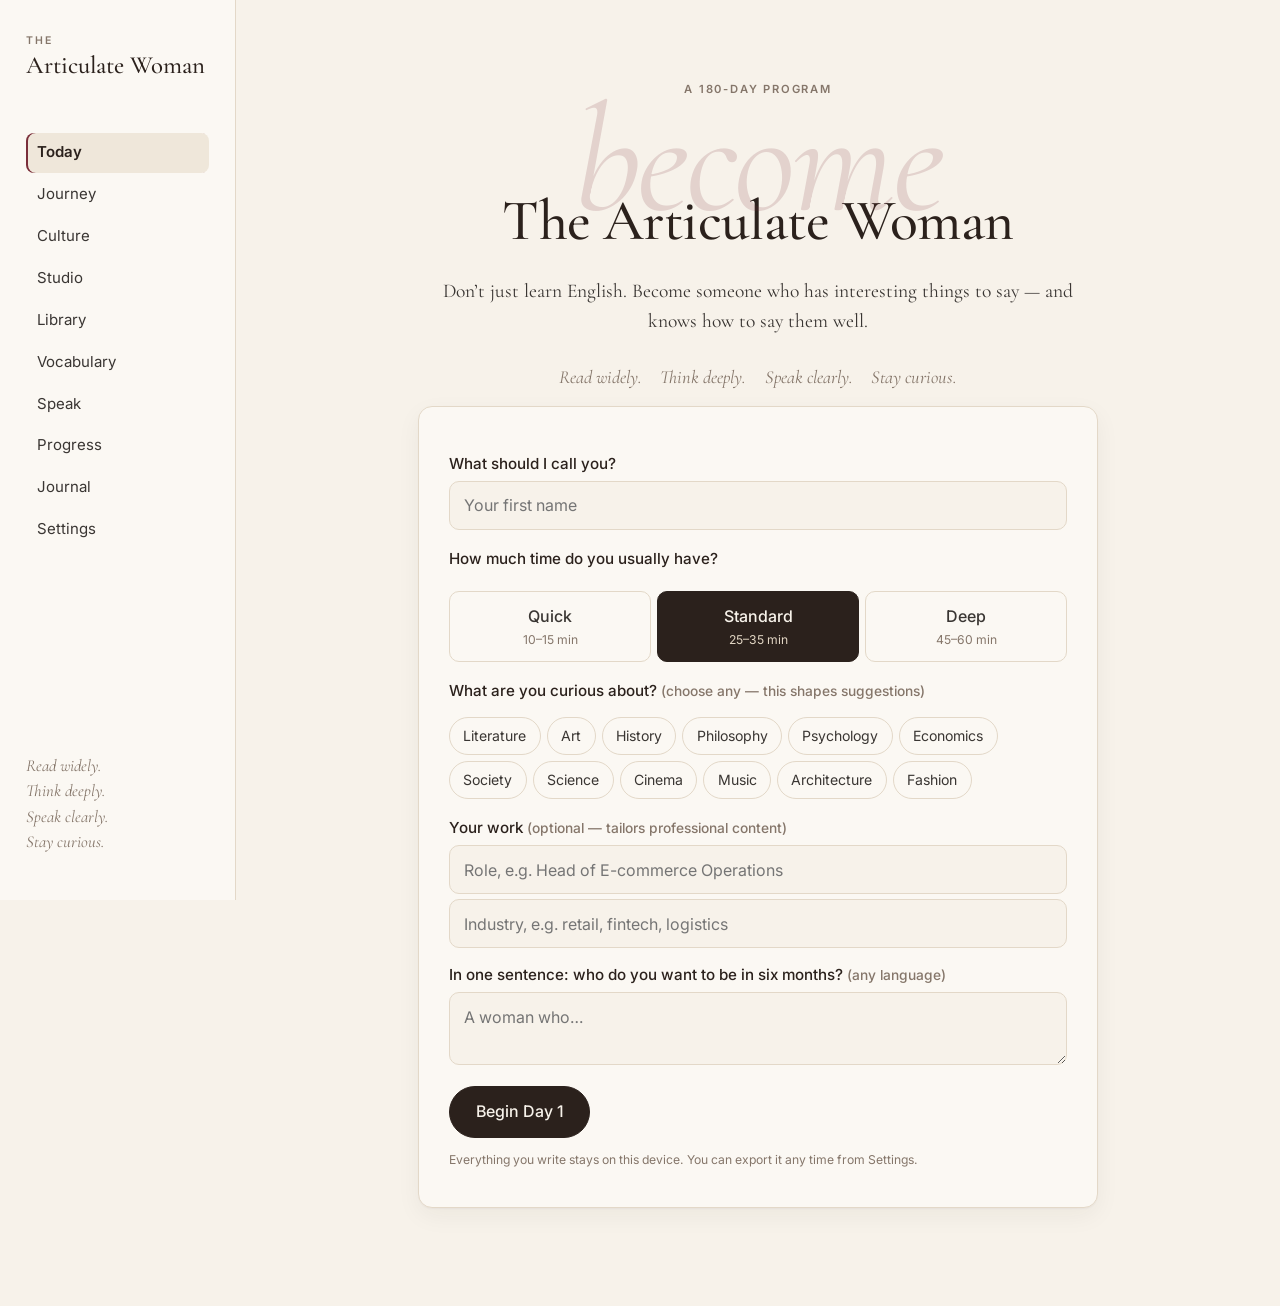
==== index.html @ 16e07619 "Add Spanish lesson toggle with translations for Days 1–29, Studio tracks and Passport cards Co-Autho" ====
<!doctype html>
<html lang="en">
<head>
<meta charset="utf-8">
<meta name="viewport" content="width=device-width, initial-scale=1, viewport-fit=cover">
<title>The Articulate Woman</title>
<meta name="description" content="A 180-day program to become well read, well spoken and articulate in English.">
<meta name="theme-color" content="#F7F2EA" media="(prefers-color-scheme: light)">
<meta name="theme-color" content="#1C1714" media="(prefers-color-scheme: dark)">
<meta name="apple-mobile-web-app-capable" content="yes">
<meta name="mobile-web-app-capable" content="yes">
<meta name="apple-mobile-web-app-status-bar-style" content="default">
<meta name="apple-mobile-web-app-title" content="Articulate">
<link rel="manifest" href="manifest.webmanifest">
<link rel="icon" href="icons/icon.svg" type="image/svg+xml">
<link rel="apple-touch-icon" href="icons/apple-touch-icon.png">
<link rel="preconnect" href="https://fonts.googleapis.com">
<link rel="preconnect" href="https://fonts.gstatic.com" crossorigin>
<link href="https://fonts.googleapis.com/css2?family=Cormorant+Garamond:ital,wght@0,400;0,500;0,600;1,400;1,500&family=Inter:wght@400;500;600&display=swap" rel="stylesheet">
<link rel="stylesheet" href="css/styles.css">
</head>
<body>
<a class="skip" href="#main">Skip to content</a>
<div id="offline" class="offline" hidden>You’re offline — everything except mentor features still works.</div>

<aside class="sidebar" aria-label="Main navigation">
  <a class="brand" href="#/"><span class="brand-small">The</span> Articulate Woman</a>
  <nav>
    <a data-nav="home" href="#/">Today</a>
    <a data-nav="journey" href="#/journey">Journey</a>
    <a data-nav="culture" href="#/culture">Culture</a>
    <a data-nav="studio" href="#/studio">Studio</a>
    <a data-nav="library" href="#/library">Library</a>
    <a data-nav="words" href="#/words">Vocabulary</a>
    <a data-nav="speak" href="#/speak">Speak</a>
    <a data-nav="progress" href="#/progress">Progress</a>
    <a data-nav="journal" href="#/journal">Journal</a>
    <a data-nav="settings" href="#/settings">Settings</a>
  </nav>
  <p class="side-motto">Read widely.<br>Think deeply.<br>Speak clearly.<br>Stay curious.</p>
</aside>

<main id="main" tabindex="-1"></main>

<nav class="tabbar" aria-label="Main navigation">
  <a data-nav="home" href="#/"><span aria-hidden="true">◐</span>Today</a>
  <a data-nav="journey" href="#/journey"><span aria-hidden="true">▦</span>Journey</a>
  <a data-nav="speak" href="#/speak"><span aria-hidden="true">◉</span>Speak</a>
  <a data-nav="words" href="#/words"><span aria-hidden="true">Aa</span>Words</a>
  <button type="button" data-more aria-controls="more-sheet"><span aria-hidden="true">≡</span>More</button>
</nav>
<div id="more-sheet" class="more-sheet" hidden>
  <a data-nav="studio" href="#/studio">Studio</a>
  <a data-nav="culture" href="#/culture">Culture</a>
  <a data-nav="library" href="#/library">Library</a>
  <a data-nav="progress" href="#/progress">Progress</a>
  <a data-nav="journal" href="#/journal">Journal</a>
  <a data-nav="settings" href="#/settings">Settings</a>
</div>
<div id="toast" class="toast" role="status" aria-live="polite"></div>
<div id="selbar" class="selbar" hidden role="dialog" aria-label="Save selected word">
  <div class="sel-top"><b class="sel-word serif"></b><button class="link small" data-act="sel-close" aria-label="Close">✕</button></div>
  <input placeholder="Meaning (optional)" aria-label="Meaning">
  <div class="row wrap"><button class="btn small" data-act="sel-hear">🔊 Hear</button><button class="btn small primary" data-act="sel-save">+ Save to My Words</button><button class="btn small ghost" data-act="sel-claude">Ask Claude ✦</button></div>
</div>
<div id="shadowbar" class="shadowbar" hidden aria-live="polite">
  <div class="row between"><span class="sb-state">Listen…</span><span class="sb-count small"></span><button class="link small" data-act="stop-audio">Stop</button></div>
  <div class="sb-track"><i class="sb-fill"></i></div>
</div>
<div id="celebrate" class="celebrate" hidden aria-live="polite">
  <div class="cel-card"><svg viewBox="0 0 120 120" class="cel-svg" aria-hidden="true"><circle cx="60" cy="60" r="52" class="cel-circle"/><path d="M38 62 L53 77 L84 45" class="cel-check"/></svg>
  <p class="cel-title serif"></p><p class="cel-sub small"></p></div>
</div>

<script src="js/data/curriculum.js"></script>
<script src="js/data/lessons-a.js"></script>
<script src="js/data/lessons-b.js"></script>
<script src="js/data/lessons-c.js"></script>
<script src="js/data/lessons-d.js"></script>
<script src="js/data/passport.js"></script>
<script src="js/data/library.js"></script>
<script src="js/data/extras.js"></script>
<script src="js/data/track-brain.js"></script>
<script src="js/data/track-voice-a.js"></script>
<script src="js/data/track-voice-b.js"></script>
<script src="js/data/extras-pro.js"></script>
<script src="js/data/es-a.js"></script>
<script src="js/data/es-b.js"></script>
<script src="js/data/es-c.js"></script>
<script src="js/data/es-d.js"></script>
<script src="js/data/es-brain.js"></script>
<script src="js/data/es-voice-a.js"></script>
<script src="js/data/es-voice-b.js"></script>
<script src="js/data/es-cards.js"></script>
<script src="js/store.js"></script>
<script src="js/analysis.js"></script>
<script src="js/ai.js"></script>
<script src="js/lessons.js"></script>
<script src="js/enhance.js"></script>
<script src="js/views.js"></script>
<script src="js/app.js"></script>
</body>
</html>
---- css/styles.css ----
/* The Articulate Woman — editorial, quiet, warm. */
:root {
  --bg: #F7F2EA; --paper: #FBF8F3; --cream: #EFE7DA; --beige: #E2D6C4; --line: #E3D8C8;
  --ink: #2B211C; --text: #3A3633; --muted: #85766A; --taupe: #8C7B6E;
  --accent: #7A2E3A; --accent-soft: #F1E2E2; --rose: #C9A3A0; --sage: #7F8F77; --sage-soft: #E6EAE1; --warn: #A0522D;
  --serif: "Cormorant Garamond", "Iowan Old Style", "Palatino Linotype", Georgia, serif;
  --sans: "Inter", -apple-system, BlinkMacSystemFont, "Segoe UI", system-ui, sans-serif;
  --radius: 14px; --shadow: 0 1px 2px rgba(43, 33, 28, .04), 0 8px 24px rgba(43, 33, 28, .05);
  --fs: 16px; --safe-b: env(safe-area-inset-bottom, 0px);
  color-scheme: light;
}
@media (prefers-color-scheme: dark) {
  :root:not([data-theme="light"]) {
    --bg: #1C1714; --paper: #241E1A; --cream: #2C2520; --beige: #3A312A; --line: #3A322C;
    --ink: #F1E9DD; --text: #E3D9CC; --muted: #A99A8C; --taupe: #A99A8C;
    --accent: #D49AA4; --accent-soft: #3A2529; --rose: #C9A3A0; --sage: #A5B59C; --sage-soft: #2A3027; --warn: #E0A07A;
    --shadow: 0 1px 2px rgba(0, 0, 0, .3), 0 8px 24px rgba(0, 0, 0, .25); color-scheme: dark;
  }
}
:root[data-theme="dark"] {
  --bg: #1C1714; --paper: #241E1A; --cream: #2C2520; --beige: #3A312A; --line: #3A322C;
  --ink: #F1E9DD; --text: #E3D9CC; --muted: #A99A8C; --taupe: #A99A8C;
  --accent: #D49AA4; --accent-soft: #3A2529; --rose: #C9A3A0; --sage: #A5B59C; --sage-soft: #2A3027; --warn: #E0A07A;
  --shadow: 0 1px 2px rgba(0, 0, 0, .3), 0 8px 24px rgba(0, 0, 0, .25); color-scheme: dark;
}
:root[data-size="s"] { --fs: 15px; }
:root[data-size="l"] { --fs: 18px; }

* { box-sizing: border-box; }
html { -webkit-text-size-adjust: 100%; }
body { margin: 0; background: var(--bg); color: var(--text); font: 400 var(--fs)/1.65 var(--sans); -webkit-font-smoothing: antialiased; }
a { color: var(--accent); text-decoration-thickness: 1px; text-underline-offset: 3px; }
h1, h2, h3, h4 { color: var(--ink); line-height: 1.15; margin: 1.2em 0 .45em; }
h1 { font: 500 clamp(2.1rem, 6vw, 3.1rem)/1.05 var(--serif); letter-spacing: -.01em; margin-top: .2em; }
h2 { font: 500 1.75rem/1.15 var(--serif); }
h3 { font: 600 1.05rem/1.3 var(--sans); }
h4 { font: 600 .74rem/1.3 var(--sans); text-transform: uppercase; letter-spacing: .14em; color: var(--muted); margin-top: 1.6em; }
p { margin: .6em 0; }
.serif { font-family: var(--serif); }
h3.serif, h2.serif { font-family: var(--serif); font-weight: 500; font-size: 1.55rem; text-transform: none; letter-spacing: 0; color: var(--ink); }
.big { font-size: 1.35rem; line-height: 1.35; }
.serif.big { font-size: 1.6rem; color: var(--ink); }
.small { font-size: .86rem; } .fine { font-size: .76rem; color: var(--muted); margin-top: 1em; }
.muted { color: var(--muted); }
.kicker { font: 600 .7rem/1.4 var(--sans); text-transform: uppercase; letter-spacing: .16em; color: var(--muted); margin: 0 0 .3em; }
.lede { font: 400 1.22rem/1.5 var(--serif); color: var(--text); }
.center { text-align: center; } .row.center { justify-content: center; }
blockquote { margin: 1.2em 0; padding: .2em 0 .2em 1.1em; border-left: 2px solid var(--rose); font: italic 400 1.3rem/1.45 var(--serif); color: var(--ink); }
:focus-visible { outline: 2px solid var(--accent); outline-offset: 2px; border-radius: 4px; }
h1[tabindex="-1"]:focus { outline: none; }
[hidden] { display: none !important; }
.skip { position: absolute; left: -999px; top: 0; background: var(--ink); color: var(--bg); padding: .6em 1em; z-index: 100; }
.skip:focus { left: 1em; }

/* ── Layout ── */
main { max-width: 760px; margin: 0 auto; padding: max(18px, env(safe-area-inset-top)) 18px calc(96px + var(--safe-b)); outline: none; }
.sidebar { display: none; }
@media (min-width: 960px) {
  .sidebar { display: flex; flex-direction: column; position: fixed; inset: 0 auto 0 0; width: 236px; padding: 36px 26px; border-right: 1px solid var(--line); background: var(--paper); }
  .brand { font: 500 1.55rem/1.05 var(--serif); color: var(--ink); text-decoration: none; margin-bottom: 2.2em; }
  .brand-small { display: block; font: 600 .66rem/1 var(--sans); letter-spacing: .2em; text-transform: uppercase; color: var(--muted); margin-bottom: .55em; }
  .sidebar nav { display: flex; flex-direction: column; gap: 2px; }
  .sidebar nav a { color: var(--text); text-decoration: none; padding: .5em .7em; border-radius: 8px; font-size: .94rem; }
  .sidebar nav a:hover { background: var(--cream); }
  .sidebar nav a.on { background: var(--cream); color: var(--ink); font-weight: 600; box-shadow: inset 2px 0 0 var(--accent); }
  .side-motto { margin-top: auto; font: italic 1.05rem/1.5 var(--serif); color: var(--muted); }
  main { margin-left: max(236px, calc(50vw - 380px + 118px)); padding: 48px 40px 80px; }
  .tabbar, .more-sheet { display: none !important; }
}
.tabbar { position: fixed; left: 0; right: 0; bottom: 0; display: flex; background: color-mix(in srgb, var(--paper) 94%, transparent); backdrop-filter: blur(12px); -webkit-backdrop-filter: blur(12px); border-top: 1px solid var(--line); padding-bottom: var(--safe-b); z-index: 20; }
.tabbar a, .tabbar button { flex: 1; display: flex; flex-direction: column; align-items: center; gap: 2px; padding: 9px 0 8px; font: 500 .68rem/1 var(--sans); letter-spacing: .04em; color: var(--muted); text-decoration: none; background: none; border: 0; cursor: pointer; min-height: 52px; }
.tabbar span { font-size: 1.1rem; line-height: 1.1; font-family: var(--serif); }
.tabbar .on { color: var(--accent); }
.more-sheet { position: fixed; right: 12px; bottom: calc(66px + var(--safe-b)); background: var(--paper); border: 1px solid var(--line); border-radius: var(--radius); box-shadow: var(--shadow); display: flex; flex-direction: column; min-width: 190px; padding: 6px; z-index: 30; }
.more-sheet a { padding: .75em 1em; color: var(--text); text-decoration: none; border-radius: 8px; }
.more-sheet a.on, .more-sheet a:hover { background: var(--cream); color: var(--ink); }
.offline { position: sticky; top: 0; z-index: 40; background: var(--ink); color: var(--bg); text-align: center; font-size: .8rem; padding: .45em 1em; }
.toast { position: fixed; left: 50%; bottom: calc(80px + var(--safe-b)); transform: translate(-50%, 20px); background: var(--ink); color: var(--bg); padding: .7em 1.2em; border-radius: 999px; font-size: .88rem; opacity: 0; pointer-events: none; transition: .25s; z-index: 50; max-width: calc(100% - 32px); text-align: center; }
.toast.show { opacity: 1; transform: translate(-50%, 0); }

/* ── Building blocks ── */
.card { background: var(--paper); border: 1px solid var(--line); border-radius: var(--radius); padding: clamp(18px, 4vw, 30px); margin: 18px 0; box-shadow: var(--shadow); }
.card-soft { background: var(--cream); border-radius: var(--radius); padding: 18px; margin: 16px 0; }
.page-head { margin-bottom: 1em; }
.btn { display: inline-flex; align-items: center; justify-content: center; gap: .4em; min-height: 44px; padding: .55em 1.15em; border-radius: 999px; border: 1px solid var(--beige); background: var(--paper); color: var(--ink); font: 500 .9rem/1.2 var(--sans); text-decoration: none; cursor: pointer; transition: background .15s, border-color .15s; }
.btn:hover { border-color: var(--taupe); }
.btn.primary { background: var(--ink); color: var(--bg); border-color: var(--ink); }
.btn.primary:hover { opacity: .92; }
.btn.ghost { background: transparent; }
.btn.small { min-height: 36px; padding: .35em .95em; font-size: .82rem; }
.btn.big { min-height: 52px; padding: .7em 1.6em; font-size: 1rem; }
.btn.on { background: var(--sage-soft); border-color: var(--sage); }
.btn.danger { color: var(--warn); }
.btn:disabled { opacity: .6; cursor: wait; }
.link { background: none; border: 0; padding: 0; color: var(--accent); text-decoration: underline; text-underline-offset: 3px; cursor: pointer; font: inherit; }
.pill { min-height: 38px; padding: .35em .95em; border-radius: 999px; border: 1px solid var(--beige); background: transparent; color: var(--text); font: 500 .82rem/1.2 var(--sans); cursor: pointer; }
.pill.on { background: var(--ink); color: var(--bg); border-color: var(--ink); }
.chip { display: inline-block; padding: .18em .7em; margin: .12em 0; border-radius: 999px; background: var(--cream); color: var(--text); font-size: .8rem; text-decoration: none; border: 1px solid transparent; }
a.chip:hover { border-color: var(--beige); }
.chip.on { background: var(--ink); color: var(--bg); }
.chip.ok { background: var(--sage-soft); }
.chips { display: flex; flex-wrap: wrap; gap: 6px; }
.filter { margin: 12px 0 18px; }
.row { display: flex; align-items: center; gap: 10px; margin: 12px 0; }
.row.wrap { flex-wrap: wrap; }
.back { display: inline-block; font-size: .86rem; color: var(--muted); text-decoration: none; margin-bottom: .6em; }
.note { background: var(--accent-soft); border-radius: 10px; padding: .7em 1em; font-size: .92rem; }
.constraint { background: var(--sage-soft); border-radius: 10px; padding: .6em 1em; font-size: .9rem; }
.lab { font: 600 .68rem/1.4 var(--sans); text-transform: uppercase; letter-spacing: .13em; color: var(--muted); margin-right: .5em; }
.tabs { display: flex; gap: 4px; border-bottom: 1px solid var(--line); margin: 6px 0 18px; overflow-x: auto; scrollbar-width: none; }
.tabs a { padding: .65em .9em; color: var(--muted); text-decoration: none; font-size: .9rem; white-space: nowrap; border-bottom: 2px solid transparent; margin-bottom: -1px; }
.tabs a.on { color: var(--ink); border-color: var(--accent); font-weight: 600; }
.legend { display: flex; flex-wrap: wrap; gap: 14px; color: var(--muted); }

/* Forms */
input, textarea, select { width: 100%; font: 400 1rem/1.5 var(--sans); color: var(--ink); background: var(--bg); border: 1px solid var(--line); border-radius: 10px; padding: .7em .85em; margin-top: .35em; }
textarea { resize: vertical; font-family: var(--sans); }
input:focus, textarea:focus, select:focus { outline: none; border-color: var(--taupe); box-shadow: 0 0 0 3px var(--accent-soft); }
.lbl { display: block; font-weight: 500; color: var(--ink); margin: 14px 0; font-size: .95rem; }
.form fieldset { border: 0; padding: 0; margin: 16px 0; }
.form legend { padding: 0; }
.seg { display: flex; gap: 6px; flex-wrap: wrap; margin-top: .4em; }
.seg label { flex: 1; min-width: 90px; }
.seg input { position: absolute; opacity: 0; width: 1px; }
.seg span { display: block; text-align: center; padding: .7em .5em; border: 1px solid var(--line); border-radius: 10px; cursor: pointer; font-weight: 500; }
.seg small { display: block; font-weight: 400; color: var(--muted); font-size: .76rem; }
.seg input:checked + span { background: var(--ink); color: var(--bg); border-color: var(--ink); }
.seg input:checked + span small { color: var(--beige); }
.seg input:focus-visible + span { outline: 2px solid var(--accent); }
.chip-check input { position: absolute; opacity: 0; width: 1px; }
.chip-check span { display: inline-block; padding: .45em .95em; border: 1px solid var(--line); border-radius: 999px; cursor: pointer; font-size: .88rem; }
.chip-check input:checked + span { background: var(--ink); color: var(--bg); border-color: var(--ink); }
.chip-check input:focus-visible + span { outline: 2px solid var(--accent); }
.inline-form { display: grid; gap: 8px; grid-template-columns: 1fr; }
.inline-form input { margin: 0; }
@media (min-width: 640px) { .inline-form { grid-template-columns: 1fr 1.4fr; } .inline-form .btn { grid-column: 1 / -1; justify-self: start; } }

/* Meters */
.meter { margin: 12px 0; }
.meter-head { display: flex; justify-content: space-between; font-size: .88rem; color: var(--ink); }
.meter-val { color: var(--muted); font-variant-numeric: tabular-nums; }
.meter-track { height: 6px; background: var(--cream); border-radius: 999px; overflow: hidden; margin-top: 5px; }
.meter-track i { display: block; height: 100%; background: var(--taupe); border-radius: 999px; transition: width .5s ease; }
.meter-note { font-size: .74rem; color: var(--muted); margin: .25em 0 0; }
.grid2 { display: grid; gap: 0 22px; grid-template-columns: 1fr; }
@media (min-width: 600px) { .grid2 { grid-template-columns: 1fr 1fr; } }
.stats { display: grid; grid-template-columns: repeat(auto-fit, minmax(110px, 1fr)); gap: 10px; margin: 12px 0; }
.stats div { background: var(--cream); border-radius: 12px; padding: 12px; }
.stats b { display: block; font: 500 1.7rem/1.1 var(--serif); color: var(--ink); }
.stats span { font-size: .74rem; color: var(--muted); }

/* ── Onboarding ── */
.onboard .hero { position: relative; text-align: center; padding: 34px 0 10px; }
.hero-word { font: italic 400 clamp(5rem, 22vw, 9.5rem)/0.8 var(--serif); color: var(--accent); opacity: .16; margin: 0; letter-spacing: -.02em; user-select: none; }
.hero-title { margin-top: -.55em; font-size: clamp(2.4rem, 8vw, 3.6rem); }
.manifesto { display: flex; justify-content: center; flex-wrap: wrap; gap: .3em 1em; font: italic 1.15rem var(--serif); color: var(--muted); margin: 8px 0 10px; }

/* ── Home ── */
.masthead { padding: 6px 0 4px; }
.wordmark { font-size: clamp(2.3rem, 9vw, 3.4rem); margin: .05em 0 .35em; }
.dayline { display: flex; justify-content: space-between; align-items: baseline; flex-wrap: wrap; gap: 6px; font-size: .88rem; }
.day-num { font: 500 1.35rem var(--serif); color: var(--ink); }
.progress-line { height: 3px; background: var(--cream); border-radius: 3px; margin-top: 8px; overflow: hidden; }
.progress-line i { display: block; height: 100%; background: var(--accent); }
.welcome-back { border-left: 2px solid var(--rose); padding: .3em 0 .3em 1em; margin: 20px 0 0; }
.welcome-back .serif { font-size: 1.4rem; color: var(--ink); margin: 0; }
.today { margin-top: 22px; }
.today-title { font: 500 clamp(1.9rem, 6vw, 2.5rem)/1.08 var(--serif); margin: .15em 0 .2em; }
.today .why { font: 400 1.12rem/1.5 var(--serif); color: var(--text); }
.mode-row { display: flex; gap: 6px; flex-wrap: wrap; margin-top: 14px; }
.actions4 { display: grid; grid-template-columns: repeat(4, 1fr); gap: 8px; margin-top: 14px; }
.act { display: flex; flex-direction: column; padding: 14px 10px; border-radius: 12px; border: 1px solid var(--line); background: var(--bg); text-decoration: none; text-align: center; transition: border-color .15s, transform .15s; }
.act:hover { border-color: var(--taupe); transform: translateY(-1px); }
.act b { font: 600 .74rem/1.2 var(--sans); letter-spacing: .14em; text-transform: uppercase; color: var(--ink); }
.act span { font-size: .74rem; color: var(--muted); margin-top: 4px; }
.act:first-child { background: var(--ink); border-color: var(--ink); }
.act:first-child b, .act:first-child span { color: var(--bg); }
@media (max-width: 380px) { .actions4 { grid-template-columns: repeat(2, 1fr); } }
.block { margin: 34px 0; }
.section-title { font: 600 .72rem/1.3 var(--sans); letter-spacing: .16em; text-transform: uppercase; color: var(--muted); border-bottom: 1px solid var(--line); padding-bottom: .7em; margin-bottom: .8em; }
.sug { display: grid; gap: 10px; }
.sug-item { display: block; padding: 14px 16px; background: var(--paper); border: 1px solid var(--line); border-radius: 12px; text-decoration: none; color: var(--text); margin: 10px 0; }
.sug-item b { display: block; font: 500 1.2rem/1.25 var(--serif); color: var(--ink); margin: .1em 0; }
.sug-item:hover { border-color: var(--taupe); }
.tool-grid { display: grid; grid-template-columns: repeat(2, 1fr); gap: 10px; margin: 12px 0 22px; }
.tool { display: flex; flex-direction: column; padding: 16px; border-radius: 12px; background: var(--cream); text-decoration: none; min-height: 92px; }
.tool b { font: 500 1.2rem/1.2 var(--serif); color: var(--ink); }
.tool span { font-size: .78rem; color: var(--muted); margin-top: 4px; }
.philosophy { text-align: center; padding: 34px 10px; margin: 30px 0 10px; border-top: 1px solid var(--line); border-bottom: 1px solid var(--line); }
.philosophy p { font: 500 clamp(1.3rem, 5vw, 1.7rem)/1.25 var(--serif); letter-spacing: .14em; text-transform: uppercase; color: var(--ink); margin: .15em 0; }
.philosophy .phil-small { font: italic 400 1.1rem/1.5 var(--serif); letter-spacing: 0; text-transform: none; color: var(--muted); max-width: 30em; margin: 1.2em auto 0; }
.small-phil p { font-size: 1.1rem; }
.mentor-line, .mentor { font: italic 1.15rem/1.4 var(--serif); color: var(--muted); text-align: center; margin: 1.4em 0; }

/* ── Lesson ── */
.lesson-head h1 { margin-bottom: .2em; }
.sec-nav { display: flex; gap: 6px; overflow-x: auto; padding: 4px 0 10px; margin: 10px -18px 0; padding-left: 18px; padding-right: 18px; scrollbar-width: none; position: sticky; top: 0; background: var(--bg); z-index: 5; }
.sec-nav::-webkit-scrollbar, .tabs::-webkit-scrollbar { display: none; }
.sec-nav a { flex: none; padding: .4em .85em; border-radius: 999px; border: 1px solid var(--line); color: var(--muted); text-decoration: none; font-size: .8rem; white-space: nowrap; }
.sec-nav a.done { color: var(--text); background: var(--sage-soft); border-color: transparent; }
.sec-nav a.on { background: var(--ink); color: var(--bg); border-color: var(--ink); }
.sec-label { font: 600 .7rem/1.3 var(--sans); letter-spacing: .18em; text-transform: uppercase; color: var(--accent); margin: 0 0 .8em; }
.sec p { font-size: 1.02rem; }
.why-box { background: var(--cream); border-radius: 10px; padding: .85em 1.05em; font-size: .97rem; }
.phrases { list-style: none; padding: 0; margin: 0; }
.phrases li { padding: 12px 0; border-bottom: 1px solid var(--line); }
.phrases li:last-child { border-bottom: 0; }
.ph-top { display: flex; align-items: center; gap: 8px; }
.ph-top b { font-size: 1.32rem; font-weight: 500; color: var(--ink); }
.tone { font: 600 .66rem/1 var(--sans); letter-spacing: .14em; text-transform: uppercase; color: var(--sage); }
.tts { background: none; border: 0; cursor: pointer; font-size: .95rem; opacity: .55; padding: 4px 6px; min-width: 32px; min-height: 32px; vertical-align: middle; }
.tts:hover { opacity: 1; }
.lesson-foot { display: flex; justify-content: space-between; gap: 10px; margin-top: 10px; }
.lesson-foot .btn.primary { flex: 1; max-width: 360px; margin-left: auto; }
.vocab { border-top: 1px solid var(--line); padding: 20px 0 8px; }
.vocab:first-of-type { border-top: 0; }
.v-head { display: flex; align-items: baseline; flex-wrap: wrap; gap: 4px 10px; }
.v-head h3 { font: 500 2rem/1 var(--serif); margin: 0; }
.pron { color: var(--muted); font-size: .86rem; letter-spacing: .03em; }
.pos { font: italic .9rem var(--serif); color: var(--muted); }
.def { font: 400 1.18rem/1.45 var(--serif); color: var(--ink); }
.example { font: italic 1.12rem/1.45 var(--serif); color: var(--ink); }
.convo { background: var(--cream); border-radius: 10px; padding: .7em 1em; margin: .7em 0; }
.convo p { margin: .3em 0 0; font-size: .95rem; }
.ladder { margin: 14px 0; }
.rung { border-left: 2px solid var(--beige); padding: .5em 0 .5em 1.1em; margin: 0 0 8px; position: relative; }
.rung.basic { border-color: var(--muted); }
.rung:not(.basic):last-of-type { border-color: var(--accent); }
.rung p.serif { font-size: 1.3rem; color: var(--ink); margin: .15em 0; }
.reveal { animation: rise .35s ease; }
@keyframes rise { from { opacity: 0; transform: translateY(6px); } to { opacity: 1; transform: none; } }
.exercise li, .recall li { margin: 0 0 18px; }
.q { font-weight: 500; color: var(--ink); }
details summary { cursor: pointer; color: var(--accent); font-size: .88rem; margin-top: .4em; list-style-position: inside; }
.model { background: var(--sage-soft); border-radius: 8px; padding: .55em .85em; font: italic 1.08rem/1.45 var(--serif); color: var(--ink); }
.angles li { margin: .3em 0; }
.structure { font-size: .9rem; color: var(--text); padding-left: 1.3em; }
.structure li { margin: .15em 0; }
.milestone-box { text-align: center; border: 1px solid var(--rose); border-radius: var(--radius); padding: 22px; margin: 24px 0; }
.finish .card { padding: 40px 24px; }
.finish h1 { font-size: 3rem; }
.ref .serif.big { font-size: 1.45rem; }

/* Speaking */
.speak { margin: 18px 0; }
.speak-prompt { font: 500 1.45rem/1.3 var(--serif); color: var(--ink); margin-top: 0; }
.speak-stage { background: var(--paper); border-radius: 12px; padding: 14px; margin: 12px 0; border: 1px solid var(--line); }
.timer { font: 500 2rem var(--serif); color: var(--ink); font-variant-numeric: tabular-nums; }
.timer .muted { font-size: 1.1rem; }
.timer-track { height: 4px; background: var(--cream); border-radius: 4px; overflow: hidden; margin: 6px 0 4px; }
.timer-track i { display: block; height: 100%; width: 0; background: var(--sage); transition: width .25s linear; }
.speak.over .timer-track i { background: var(--accent); }
.playback { width: 100%; margin: 8px 0; }
.confidence { display: flex; align-items: center; gap: 6px; flex-wrap: wrap; margin: 10px 0; }
.confidence .pill { min-width: 40px; }
.analysis, .ai-fb { border-top: 1px solid var(--line); margin-top: 16px; padding-top: 10px; }
.tips { padding-left: 1.2em; } .tips li { margin: .35em 0; }
.corr li { margin: .5em 0; } .corr s { color: var(--muted); }
.transcript-view { font: italic 1.05rem/1.55 var(--serif); color: var(--ink); white-space: pre-wrap; }
.ok { color: var(--sage); } .warn { color: var(--warn); }

/* ── Journey ── */
.month { margin: 34px 0; }
.month-head h2 { margin: .1em 0 .1em; }
.cal { display: grid; grid-template-columns: repeat(auto-fill, minmax(104px, 1fr)); gap: 8px; margin-top: 14px; }
.cal-day { display: flex; flex-direction: column; gap: 3px; padding: 9px 10px; border-radius: 10px; border: 1px solid var(--line); background: var(--paper); text-decoration: none; color: var(--text); min-height: 96px; transition: border-color .15s; }
.cal-day:hover { border-color: var(--taupe); }
.cd-top { display: flex; justify-content: space-between; align-items: center; }
.cd-n { font: 500 1.25rem var(--serif); color: var(--ink); }
.cd-m { font-size: .85rem; color: var(--muted); }
.cd-t { font-size: .74rem; line-height: 1.25; color: var(--ink); display: -webkit-box; -webkit-line-clamp: 3; -webkit-box-orient: vertical; overflow: hidden; }
.cd-c { font-size: .64rem; letter-spacing: .06em; text-transform: uppercase; color: var(--muted); margin-top: auto; }
.cal-day.done { background: var(--sage-soft); border-color: transparent; }
.cal-day.done .cd-m { color: var(--sage); }
.cal-day.cur { border: 1.5px solid var(--accent); }
.cal-day.cur .cd-m { color: var(--accent); }
.cal-day.mile { border-style: double; border-width: 3px; border-color: var(--rose); }
.cal-day.rev { background: var(--cream); }

/* ── Culture ── */
.pass-grid { display: grid; grid-template-columns: repeat(auto-fill, minmax(160px, 1fr)); gap: 10px; }
.pass { display: flex; flex-direction: column; gap: 4px; padding: 14px; min-height: 150px; border-radius: 12px; border: 1px dashed var(--beige); text-decoration: none; color: var(--muted); background: transparent; }
.pass b { font-size: 1.18rem; font-weight: 500; line-height: 1.2; color: var(--muted); }
.pass.has { border: 1px solid var(--line); background: var(--paper); box-shadow: var(--shadow); color: var(--text); }
.pass.has b { color: var(--ink); }
.pass-cat { font: 600 .62rem/1.3 var(--sans); letter-spacing: .12em; text-transform: uppercase; }
.pass-status { margin-top: auto; font-size: .74rem; }
.pass.has .pass-status { color: var(--sage); }
.pcard h2 { font-size: 2.2rem; margin-top: .1em; }
.pcard ol li { margin: .35em 0; }
.idea { font-size: 1.45rem; }
.talk { list-style: none; padding: 0; } .talk li { font: italic 1.12rem/1.45 var(--serif); color: var(--ink); margin: .5em 0; }
.map-wrap { padding: 8px; overflow-x: auto; -webkit-overflow-scrolling: touch; }
.imap { width: 100%; height: auto; display: block; }
.imap .edge { stroke: var(--beige); stroke-width: 1; }
.imap .edge.on { stroke: var(--accent); stroke-width: 1.4; }
.imap .hub { fill: var(--ink); }
.imap .hub-t { fill: var(--bg); font: italic 500 19px var(--serif); }
.imap .node { fill: var(--bg); stroke: var(--taupe); stroke-width: 1.5; }
.imap .node.on { fill: var(--accent); stroke: var(--accent); }
.imap .n-disc { fill: var(--muted); font: 600 9.5px var(--sans); letter-spacing: .12em; }
.imap .n-lab { fill: var(--ink); font: 500 15px var(--serif); }
.imap a:hover .n-lab { fill: var(--accent); }
.map-list { columns: 2; column-gap: 24px; font-size: .9rem; padding-left: 1.1em; }
@media (max-width: 520px) { .map-list { columns: 1; } .imap { min-width: 600px; } }

/* ── Library ── */
.shelf { display: grid; grid-template-columns: repeat(auto-fill, minmax(210px, 1fr)); gap: 10px; margin: 10px 0 24px; }
.book { display: flex; flex-direction: column; gap: 4px; padding: 16px; border-radius: 12px; background: var(--paper); border: 1px solid var(--line); text-decoration: none; color: var(--text); border-left: 3px solid var(--rose); }
.book b { font-size: 1.28rem; font-weight: 500; line-height: 1.2; color: var(--ink); }
.book .chip { align-self: flex-start; margin-top: 6px; }
.fio { display: grid; gap: 10px; grid-template-columns: 1fr; margin: 12px 0; }
@media (min-width: 640px) { .fio { grid-template-columns: repeat(3, 1fr); } }
.fio div { background: var(--cream); border-radius: 10px; padding: 10px 12px; font-size: .92rem; }
.fio p { margin: .3em 0 0; }

/* ── Words ── */
.word-table { border-top: 1px solid var(--line); margin-top: 14px; }
.wt-row { display: grid; grid-template-columns: 1fr; gap: 4px; padding: 12px 0; border-bottom: 1px solid var(--line); }
.wt-head { display: none; }
@media (min-width: 720px) {
  .wt-row { grid-template-columns: 1.1fr 2fr .8fr .5fr 1fr; gap: 12px; align-items: start; }
  .wt-head { display: grid; font: 600 .66rem/1.3 var(--sans); letter-spacing: .14em; text-transform: uppercase; color: var(--muted); }
}
.status { display: inline-block; font: 600 .64rem/1 var(--sans); letter-spacing: .1em; text-transform: uppercase; padding: .45em .7em; border-radius: 999px; background: var(--cream); color: var(--text); }
.status.learning { background: var(--accent-soft); }
.status.familiar { background: var(--beige); }
.status.mastered { background: var(--sage-soft); color: var(--ink); }
.status.needs-review { background: transparent; border: 1px solid var(--warn); color: var(--warn); }
.review-card h2 { font-size: 2.4rem; margin: .2em 0; }
.grade { display: grid; grid-template-columns: repeat(4, 1fr); gap: 8px; margin-top: 18px; }
.grade .btn { padding: .5em .4em; }

/* ── Speak ── */
.prompt-list { list-style: none; padding: 0; }
.prompt-list li { border-bottom: 1px solid var(--line); }
.prompt-list a { display: block; padding: .8em 0; font: 400 1.2rem/1.35 var(--serif); color: var(--ink); text-decoration: none; }
.prompt-list a:hover { color: var(--accent); }
.deck { display: grid; gap: 10px; grid-template-columns: repeat(auto-fill, minmax(240px, 1fr)); }
.qcard { background: var(--paper); border: 1px solid var(--line); border-radius: 14px; padding: 20px; min-height: 150px; display: flex; flex-direction: column; box-shadow: var(--shadow); }
.qcard p { font-size: 1.32rem; line-height: 1.3; color: var(--ink); flex: 1; }
.qcard .tts { align-self: flex-end; }
.attempt summary { list-style: none; display: flex; flex-direction: column; gap: 2px; color: var(--text); }
.attempt summary b { font: 500 1.2rem/1.3 var(--serif); color: var(--ink); }

/* ── Progress ── */
.big-stats { grid-template-columns: repeat(auto-fit, minmax(140px, 1fr)); }
.timeline { border-left: 1px solid var(--beige); margin: 20px 0 20px 8px; padding-left: 22px; }
.tl-item { position: relative; margin-bottom: 18px; }
.tl-item::before { content: ""; position: absolute; left: -28px; top: 6px; width: 11px; height: 11px; border-radius: 50%; background: var(--bg); border: 1.5px solid var(--taupe); }
.tl-item.has::before { background: var(--accent); border-color: var(--accent); }
.tl-day { font: 500 1.25rem var(--serif); color: var(--ink); }
.report-list { padding-left: 1.1em; } .report-list li { margin: .3em 0; }
.growth { display: flex; align-items: flex-end; gap: 10px; height: 150px; padding-top: 10px; }
.g-col { flex: 1; display: flex; flex-direction: column; align-items: center; justify-content: flex-end; height: 100%; gap: 4px; font-size: .74rem; color: var(--muted); }
.g-col i { width: 100%; max-width: 46px; background: var(--rose); border-radius: 6px 6px 2px 2px; min-height: 2px; }

/* ── Journal ── */
.entry { border-bottom: 1px solid var(--line); padding: 16px 0; }
.entry .serif { font-size: 1.2rem; color: var(--ink); margin: .2em 0; }
.jprompt { margin: .2em 0 .4em; }

@media (prefers-reduced-motion: reduce) { * { transition: none !important; animation: none !important; } }
@media (min-width: 521px) { .map-hint { display: none; } }

/* ── Studio ── */
.track h2 { margin-top: .1em; }
.track-list { list-style: none; padding: 0; margin: 0; }
.track-list li a { display: flex; gap: 12px; align-items: baseline; padding: .55em 0; border-bottom: 1px solid var(--line); color: var(--ink); text-decoration: none; }
.track-list li a:hover span:last-child { color: var(--accent); }
.tl-n { flex: none; width: 1.8em; font: 500 1.05rem var(--serif); color: var(--muted); }
.track-list li.done .tl-n { color: var(--sage); }
.inline-fieldset input, .form fieldset input { margin-bottom: 6px; }

/* ═════════ Enhancements: motion, session, listening, completion ═════════ */
/* page entrance */
main.enter > section > * { animation: fadeUp .5s cubic-bezier(.2,.7,.2,1) both; }
main.enter > section > *:nth-child(2) { animation-delay: .04s; }
main.enter > section > *:nth-child(3) { animation-delay: .08s; }
main.enter > section > *:nth-child(4) { animation-delay: .12s; }
main.enter > section > *:nth-child(5) { animation-delay: .16s; }
main.enter > section > *:nth-child(6) { animation-delay: .2s; }
main.enter > section > *:nth-child(n+7) { animation-delay: .24s; }
main.enter.from-right .sec { animation: slideIn .4s cubic-bezier(.2,.7,.2,1) both; }
main.enter.from-left .sec { animation: slideIn .4s cubic-bezier(.2,.7,.2,1) both reverse; animation-direction: normal; --dir: -1; }
@keyframes fadeUp { from { opacity: 0; transform: translateY(10px); } to { opacity: 1; transform: none; } }
@keyframes slideIn { from { opacity: 0; transform: translateX(calc(var(--dir, 1) * 28px)); } to { opacity: 1; transform: none; } }
@keyframes grow { from { width: 0; } }
.meter-track i, .progress-line i { animation: grow 1.1s cubic-bezier(.2,.7,.2,1) both; }
.btn, .pill, .act, .tool, .sug-item, .cal-day, .pass, .book, .session-hero { transition: transform .12s ease, background .15s, border-color .15s, box-shadow .2s; }
.btn:active, .pill:active, .act:active, .tool:active, .sug-item:active, .cal-day:active, .pass:active, .book:active, .session-hero:active { transform: scale(.97); }
@media (hover: hover) { .tool:hover, .sug-item:hover, .pass.has:hover, .book:hover { box-shadow: var(--shadow); transform: translateY(-2px); } }
details[open] > :not(summary) { animation: fadeUp .3s ease both; }
.lesson-tools { margin: 6px 0 0; gap: 12px; }
.row.between { justify-content: space-between; }
.row.between h3, .row.between h4 { margin: 0; }

/* backup banner */
.banner { display: flex; flex-direction: column; gap: 6px; border: 1px solid var(--rose); background: var(--accent-soft); border-radius: var(--radius); padding: 14px 16px; margin: 18px 0 0; }
.banner .small { margin: .2em 0 0; }

/* session */
.session-hero { display: flex; align-items: center; gap: 16px; margin: 22px 0 0; padding: 16px 18px; border-radius: var(--radius); background: var(--ink); color: var(--bg); text-decoration: none; box-shadow: var(--shadow); }
.session-hero .kicker { color: var(--beige); }
.session-hero b { display: block; font: 500 1.35rem/1.2 var(--serif); color: var(--bg); margin: .1em 0; }
.session-hero .muted { color: var(--beige); }
.session-hero .sh-text { flex: 1; min-width: 0; }
.session-hero .sh-go { font-size: 1.4rem; color: var(--rose); }
.session-hero.complete { background: var(--sage-soft); color: var(--ink); }
.session-hero.complete b { color: var(--ink); } .session-hero.complete .kicker, .session-hero.complete .muted { color: var(--muted); }
.ring { flex: none; }
.ring-bg { fill: none; stroke: color-mix(in srgb, currentColor 20%, transparent); stroke-width: 5; }
.ring-fg { fill: none; stroke: var(--rose); stroke-width: 5; stroke-linecap: round; transform: rotate(-90deg); transform-origin: center; stroke-dashoffset: var(--off); animation: ringIn 1.2s cubic-bezier(.2,.7,.2,1) both; }
.session-hero.complete .ring-fg, .session-head .ring-fg { stroke: var(--sage); }
@keyframes ringIn { from { stroke-dashoffset: var(--full); } }
.ring-t { fill: currentColor; font: 500 14px var(--sans); }
.session-head { display: flex; gap: 18px; align-items: center; }
.session-head .ring { color: var(--ink); }
.session-head .ring-t { font-size: 18px; }
.steps { list-style: none; padding: 0; margin: 10px 0 22px; }
.step a { display: flex; gap: 14px; align-items: center; padding: 16px; margin: 10px 0; border: 1px solid var(--line); border-radius: var(--radius); background: var(--paper); text-decoration: none; color: var(--text); transition: transform .12s, box-shadow .2s; }
.step a:active { transform: scale(.98); }
.step-n { flex: none; width: 36px; height: 36px; border-radius: 50%; display: grid; place-items: center; border: 1.5px solid var(--beige); font: 500 1.1rem var(--serif); color: var(--muted); }
.step-body { flex: 1; min-width: 0; display: flex; flex-direction: column; }
.step-body b { font: 500 1.2rem/1.25 var(--serif); color: var(--ink); }
.step-go { font-size: .82rem; color: var(--accent); white-space: nowrap; }
.step.next a { border-color: var(--ink); box-shadow: var(--shadow); }
.step.next .step-n { background: var(--ink); color: var(--bg); border-color: var(--ink); }
.step.done a { background: var(--sage-soft); border-color: transparent; }
.step.done .step-n { background: var(--sage); color: #fff; border-color: var(--sage); }
.continue { border-left: 3px solid var(--accent); }

/* daily word & idea */
.daily-grid { display: grid; gap: 12px; grid-template-columns: 1fr; }
@media (min-width: 600px) { .daily-grid { grid-template-columns: 1fr 1fr; } }
.daily-word, .daily-idea { background: var(--paper); border: 1px solid var(--line); border-radius: var(--radius); padding: 16px; }
.daily-word .face b { font: 500 2rem/1.1 var(--serif); color: var(--ink); margin: .1em 0; }
.daily-word .face { display: flex; flex-direction: column; gap: 2px; cursor: pointer; }
.daily-word .def { font-size: 1.05rem; margin: .2em 0; }
.daily-idea { display: flex; flex-direction: column; gap: 4px; text-decoration: none; color: var(--text); }
.daily-idea b { font: 500 1.4rem/1.2 var(--serif); color: var(--ink); }
.idea-line { font: italic 1.12rem/1.4 var(--serif); color: var(--ink); }

/* flip cards */
.flip { perspective: 1200px; margin: 12px 0; }
.flip-inner { display: grid; transition: transform .6s cubic-bezier(.2,.7,.2,1); transform-style: preserve-3d; }
.flip .face { grid-area: 1 / 1; backface-visibility: hidden; -webkit-backface-visibility: hidden; }
.flip .back { transform: rotateY(180deg); }
.flip.flipped .flip-inner { transform: rotateY(180deg); }
.review-card .face { background: var(--cream); border-radius: 12px; padding: 16px; min-height: 120px; }
.review-card .face.front { display: flex; flex-direction: column; justify-content: center; }

/* select-to-save bar & shadow bar */
.selbar, .shadowbar { position: fixed; left: 12px; right: 12px; bottom: calc(66px + var(--safe-b)); z-index: 45; background: var(--paper); border: 1px solid var(--line); border-radius: var(--radius); box-shadow: 0 10px 40px rgba(43,33,28,.18); padding: 12px 14px; animation: fadeUp .25s ease both; max-width: 560px; margin: 0 auto; }
@media (min-width: 960px) { .selbar, .shadowbar { bottom: 24px; left: 260px; } }
.sel-top { display: flex; justify-content: space-between; align-items: center; }
.sel-word { font-size: 1.3rem; color: var(--ink); }
.selbar input { margin: 6px 0 2px; }
.selbar .row { margin: 8px 0 0; }
.sb-state { font: 500 1.05rem var(--serif); color: var(--ink); }
.sb-track { height: 4px; background: var(--cream); border-radius: 4px; overflow: hidden; margin-top: 8px; }
.sb-fill { display: block; height: 100%; width: 0; background: var(--sage); }
.reading { background: color-mix(in srgb, var(--rose) 22%, transparent); border-radius: 6px; transition: background .3s; }
.shadow-now { background: var(--sage-soft); border-radius: 8px; box-shadow: 0 0 0 6px var(--sage-soft); transition: background .3s; }
.shadow-list { padding-left: 1.3em; }
.shadow-list li { margin: .7em 0; font-size: 1.2rem; }
.rate select { width: auto; margin-left: 6px; padding: .3em .5em; }

/* completion moment */
.celebrate { position: fixed; inset: 0; z-index: 60; display: grid; place-items: center; background: color-mix(in srgb, var(--bg) 82%, transparent); backdrop-filter: blur(6px); -webkit-backdrop-filter: blur(6px); }
.cel-card { text-align: center; padding: 24px; }
.cel-svg { width: 120px; height: 120px; }
.cel-circle { fill: none; stroke: var(--rose); stroke-width: 3; stroke-dasharray: 327; stroke-dashoffset: 327; transform: rotate(-90deg); transform-origin: center; }
.cel-check { fill: none; stroke: var(--ink); stroke-width: 4; stroke-linecap: round; stroke-linejoin: round; stroke-dasharray: 80; stroke-dashoffset: 80; }
.celebrate.show .cel-circle { animation: draw .9s cubic-bezier(.2,.7,.2,1) forwards; }
.celebrate.show .cel-check { animation: draw .5s .7s ease forwards; }
.celebrate.show .cel-title, .celebrate.show .cel-sub { animation: fadeUp .5s .9s both; }
@keyframes draw { to { stroke-dashoffset: 0; } }
.cel-title { font-size: 2rem; color: var(--ink); margin: .4em 0 .1em; }
.cel-sub { color: var(--muted); max-width: 22em; margin: 0 auto; }
@media (prefers-reduced-motion: reduce) { .cel-circle, .cel-check { stroke-dashoffset: 0; } }
.daily-word .face.front { justify-content: center; align-items: flex-start; text-align: left; }

/* Spanish explanations */
.es { display: block; margin-top: .35em; padding-left: .7em; border-left: 2px solid var(--sage); color: var(--muted); font-size: .92em; font-style: normal; line-height: 1.55; }
.serif .es, .speak-prompt .es, .mentor .es, h3 .es { font-family: var(--sans); font-size: .62em; font-style: normal; }
.why-box .es, .lede .es { font-size: .9rem; }
.es-label { font: 600 .7rem/1.3 var(--sans); letter-spacing: .14em; text-transform: uppercase; color: var(--sage); margin: -.5em 0 .8em; }
.es-toggle.on { background: var(--sage); border-color: var(--sage); color: #fff; }
.es-hint { margin: .4em 0 0; }
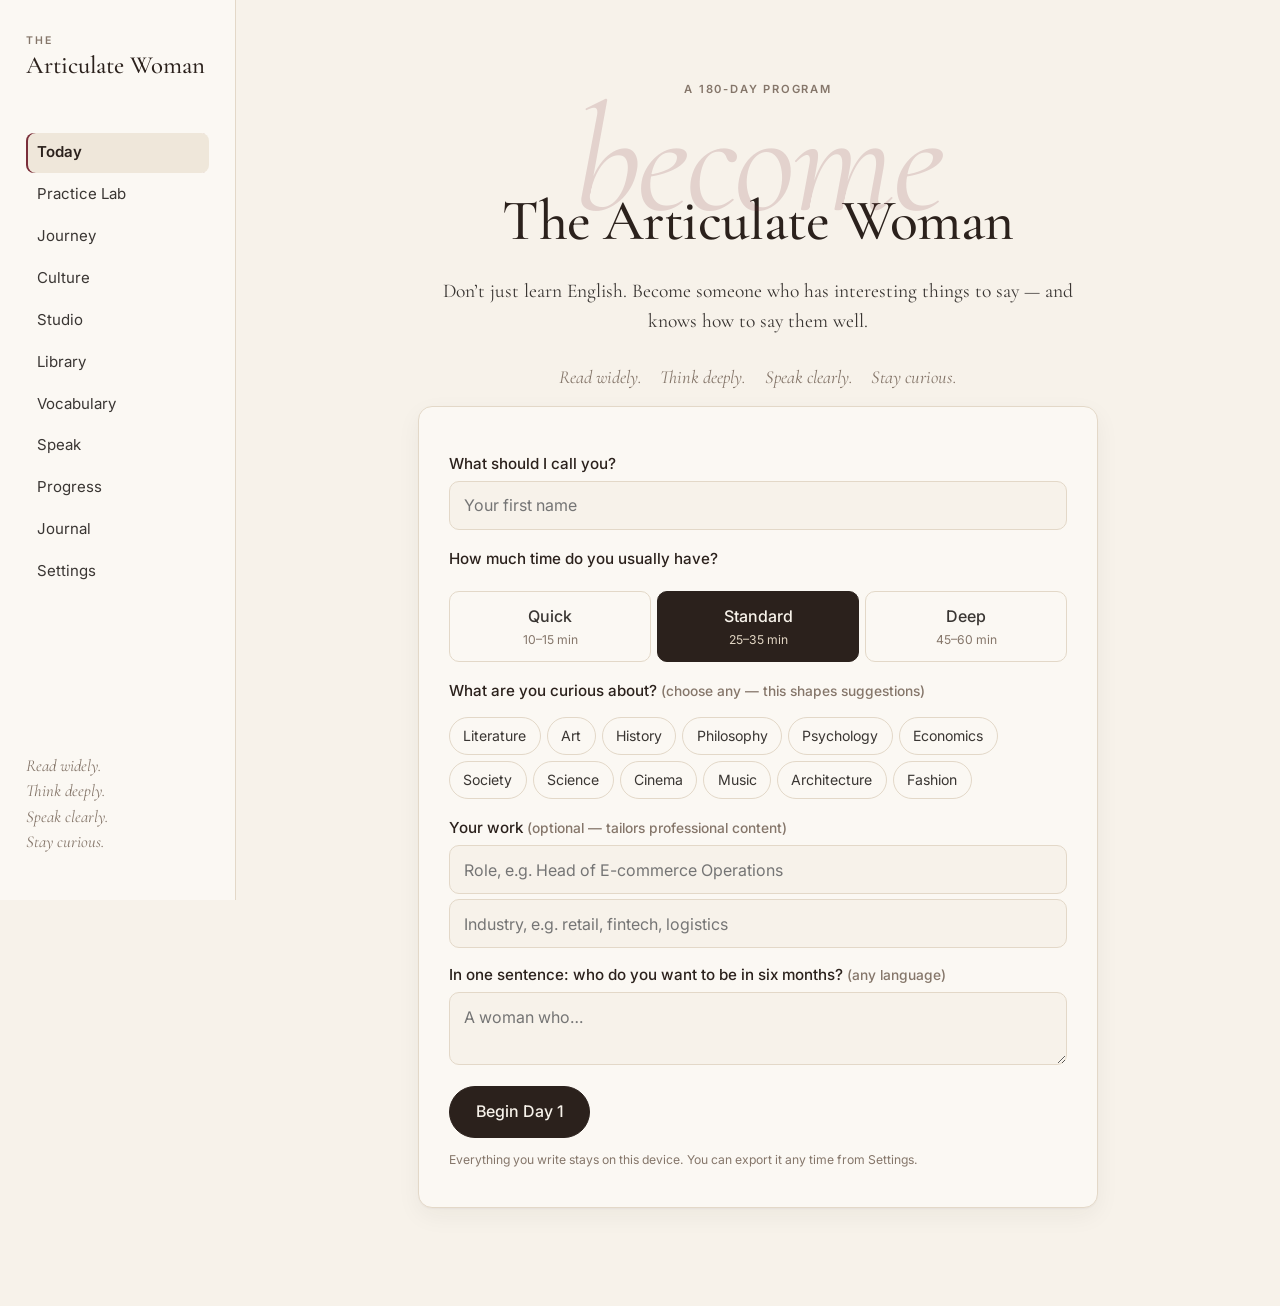
==== commit 764f00a3: "Add Practice Lab: conversation simulator, Spanish traps, tone tuner, decode and daily workout Ten br" ====
--- a/index.html
+++ b/index.html
@@ -27,6 +27,7 @@
   <a class="brand" href="#/"><span class="brand-small">The</span> Articulate Woman</a>
   <nav>
     <a data-nav="home" href="#/">Today</a>
+    <a data-nav="play" href="#/play">Practice Lab</a>
     <a data-nav="journey" href="#/journey">Journey</a>
     <a data-nav="culture" href="#/culture">Culture</a>
     <a data-nav="studio" href="#/studio">Studio</a>
@@ -44,12 +45,13 @@
 
 <nav class="tabbar" aria-label="Main navigation">
   <a data-nav="home" href="#/"><span aria-hidden="true">◐</span>Today</a>
-  <a data-nav="journey" href="#/journey"><span aria-hidden="true">▦</span>Journey</a>
+  <a data-nav="play" href="#/play"><span aria-hidden="true">✦</span>Lab</a>
   <a data-nav="speak" href="#/speak"><span aria-hidden="true">◉</span>Speak</a>
   <a data-nav="words" href="#/words"><span aria-hidden="true">Aa</span>Words</a>
   <button type="button" data-more aria-controls="more-sheet"><span aria-hidden="true">≡</span>More</button>
 </nav>
 <div id="more-sheet" class="more-sheet" hidden>
+  <a data-nav="journey" href="#/journey">Journey</a>
   <a data-nav="studio" href="#/studio">Studio</a>
   <a data-nav="culture" href="#/culture">Culture</a>
   <a data-nav="library" href="#/library">Library</a>
@@ -92,11 +94,14 @@
 <script src="js/data/es-voice-a.js"></script>
 <script src="js/data/es-voice-b.js"></script>
 <script src="js/data/es-cards.js"></script>
+<script src="js/data/lab-sim.js"></script>
+<script src="js/data/lab-drills.js"></script>
 <script src="js/store.js"></script>
 <script src="js/analysis.js"></script>
 <script src="js/ai.js"></script>
 <script src="js/lessons.js"></script>
 <script src="js/enhance.js"></script>
+<script src="js/lab.js"></script>
 <script src="js/views.js"></script>
 <script src="js/app.js"></script>
 </body>
--- a/css/styles.css
+++ b/css/styles.css
@@ -488,3 +488,102 @@
 .es-label { font: 600 .7rem/1.3 var(--sans); letter-spacing: .14em; text-transform: uppercase; color: var(--sage); margin: -.5em 0 .8em; }
 .es-toggle.on { background: var(--sage); border-color: var(--sage); color: #fff; }
 .es-hint { margin: .4em 0 0; }
+
+/* ── Practice Lab ── */
+.ring { --p: 0; width: 64px; height: 64px; border-radius: 50%; flex: none; display: grid; place-items: center;
+  background: conic-gradient(var(--accent) calc(var(--p) * 1%), var(--beige) 0); }
+.ring span { width: 52px; height: 52px; border-radius: 50%; background: var(--paper); display: grid; place-items: center; font: 500 1.6rem/1 var(--serif); color: var(--ink); }
+.ring.small { width: 46px; height: 46px; } .ring.small span { width: 37px; height: 37px; font-size: 1.15rem; }
+.lab-status { display: flex; align-items: center; gap: 16px; }
+.lab-status .lv { min-width: 0; }
+.lab-status .lv p { margin: 0; }
+.lv-name { font-size: 1.55rem; line-height: 1.1; color: var(--ink); }
+.week { margin-left: auto; display: flex; gap: 5px; align-items: flex-end; }
+.week span { display: flex; flex-direction: column; align-items: center; gap: 3px; }
+.week i { display: block; width: 8px; border-radius: 3px; background: var(--rose); opacity: .7; animation: grow-h .6s ease both; }
+.week .today i { background: var(--accent); opacity: 1; }
+.week small { font-size: .62rem; color: var(--muted); }
+@keyframes grow-h { from { transform: scaleY(0); transform-origin: bottom; } to { transform: none; } }
+@media (max-width: 420px) { .week { display: none; } }
+.lab-hero { display: block; margin: 18px 0 26px; padding: 22px; border-radius: var(--radius); background: var(--ink); color: var(--bg); text-decoration: none; box-shadow: var(--shadow); transition: transform .12s ease; }
+.lab-hero:active { transform: scale(.98); }
+.lab-hero .kicker { color: var(--rose); }
+.lab-hero h2 { color: var(--bg); margin: .2em 0 .3em; font-size: 1.9rem; }
+.lab-hero p { opacity: .85; }
+.lab-hero .btn.primary { background: var(--bg); color: var(--ink); border-color: var(--bg); margin-top: .4em; }
+.sim-grid { display: grid; grid-template-columns: repeat(2, minmax(0, 1fr)); gap: 10px; margin: 12px 0 24px; }
+@media (min-width: 640px) { .sim-grid { grid-template-columns: repeat(3, minmax(0, 1fr)); } }
+.sim-card { position: relative; display: flex; flex-direction: column; gap: 3px; padding: 14px 14px 30px; border-radius: 12px; border: 1px solid var(--line); background: var(--paper); text-decoration: none; min-height: 128px; transition: transform .12s ease, border-color .15s; }
+.sim-card:active { transform: scale(.97); } .sim-card:hover { border-color: var(--taupe); }
+.sim-card .kicker { font-size: .6rem; margin: 0; }
+.sim-card b { font-size: 1.18rem; line-height: 1.15; color: var(--ink); font-weight: 500; overflow-wrap: anywhere; }
+.sim-best { position: absolute; left: 14px; bottom: 10px; font-size: .8rem; color: var(--accent); letter-spacing: .1em; }
+.sim-best.new { font: 600 .62rem/1 var(--sans); letter-spacing: .14em; text-transform: uppercase; color: var(--sage); }
+.lab-drills .tool { min-height: 104px; }
+.lab-home { display: flex; align-items: center; gap: 14px; text-decoration: none; padding: 16px 18px; }
+.lab-home .lh-text { display: flex; flex-direction: column; min-width: 0; }
+.lab-home .lh-text .kicker { margin: 0; }
+.lab-home b { color: var(--ink); font: 500 1.25rem/1.2 var(--serif); }
+.lh-arrow { margin-left: auto; font-size: 1.3rem; color: var(--accent); }
+
+/* simulator */
+.scene p { margin: .3em 0; }
+.pressure { display: flex; align-items: center; gap: 8px; margin: 10px 0 4px; color: var(--muted); }
+.pressure input { width: 18px; height: 18px; accent-color: var(--accent); }
+.chat { display: flex; flex-direction: column; gap: 10px; margin: 14px 0; }
+.chat .lg { display: flex; flex-direction: column; gap: 10px; }
+.chat .lg.new, .q.new { animation: fadeUp .35s ease both; }
+.bubble { max-width: 88%; padding: 11px 15px; border-radius: 18px; line-height: 1.5; }
+.bubble.them { align-self: flex-start; background: var(--cream); border-bottom-left-radius: 6px; color: var(--ink); }
+.bubble.me { align-self: flex-end; background: var(--ink); color: var(--bg); border-bottom-right-radius: 6px; }
+.bubble .who { display: block; font: 600 .62rem/1.3 var(--sans); letter-spacing: .12em; text-transform: uppercase; color: var(--muted); margin-bottom: 3px; }
+.stage-dir { margin: 0; font-style: italic; color: var(--muted); font-size: .9rem; text-align: center; }
+.opts { display: flex; flex-direction: column; gap: 9px; margin: 12px 0; }
+.opt { display: flex; gap: 12px; align-items: flex-start; text-align: left; width: 100%; padding: 13px 15px; border-radius: 14px; border: 1px solid var(--beige); background: var(--paper); color: var(--text); font: 400 .97rem/1.5 var(--sans); cursor: pointer; transition: transform .12s ease, border-color .15s, background .15s; }
+.opt:hover { border-color: var(--taupe); }
+.opt:active { transform: scale(.985); }
+.opt-n { flex: none; width: 24px; height: 24px; border-radius: 50%; display: grid; place-items: center; background: var(--cream); font: 600 .72rem/1 var(--sans); color: var(--muted); margin-top: 1px; }
+.opt:disabled { cursor: default; opacity: .55; }
+.opt.right { opacity: 1; border-color: var(--sage); background: var(--sage-soft); }
+.opt.right .opt-n { background: var(--sage); color: var(--paper); }
+.opt.wrong { opacity: 1; border-color: var(--accent); background: var(--accent-soft); }
+.opt.half { opacity: 1; border-color: var(--rose); }
+.fb-box { border-radius: 14px; padding: 13px 16px; border-left: 3px solid var(--taupe); background: var(--cream); }
+.fb-box b { display: block; font: 600 .7rem/1.4 var(--sans); letter-spacing: .14em; text-transform: uppercase; color: var(--ink); }
+.fb-box p { margin: .4em 0 0; }
+.fb-box.s2 { border-left-color: var(--sage); background: var(--sage-soft); }
+.fb-box.s1 { border-left-color: var(--rose); }
+.fb-box.s0 { border-left-color: var(--accent); background: var(--accent-soft); }
+.stronger { font-family: var(--serif); font-size: 1.12rem; line-height: 1.4; color: var(--ink); }
+.stronger span { display: block; font: 600 .62rem/1.4 var(--sans); letter-spacing: .14em; text-transform: uppercase; color: var(--muted); }
+.ptimer { height: 4px; border-radius: 4px; background: var(--line); overflow: hidden; }
+.ptimer i { display: block; height: 100%; width: 100%; background: var(--accent); }
+.sim-end { text-align: left; }
+.sim-stars { font-size: 1.9rem; letter-spacing: .15em; color: var(--accent); margin: .1em 0; }
+.path li, .keep li { margin: .45em 0; }
+.path li { font-family: var(--serif); font-size: 1.1rem; color: var(--ink); line-height: 1.4; }
+
+/* drills */
+.quiz-head { display: flex; justify-content: space-between; align-items: baseline; gap: 10px; }
+.combo { font: 600 .74rem/1 var(--sans); letter-spacing: .08em; color: var(--accent); }
+.dots { display: flex; gap: 6px; margin: 6px 0 4px; }
+.dots i { flex: 1; height: 5px; border-radius: 5px; background: var(--line); transition: background .25s; }
+.dots i.cur { background: var(--taupe); }
+.dots i.ok { background: var(--sage); } .dots i.half { background: var(--rose); } .dots i.no { background: var(--accent); }
+.q .kicker { margin-bottom: .6em; }
+.q-ctx { font: 500 1.45rem/1.3 var(--serif); color: var(--ink); margin: .2em 0 .5em; }
+.q-sit { font-size: 1.05rem; color: var(--ink); }
+.q-line { margin: .4em 0 .6em; font-size: 1.5rem; }
+.q-ask { font: 600 .74rem/1.4 var(--sans); letter-spacing: .12em; text-transform: uppercase; color: var(--muted); margin-top: 1.1em; }
+.q-word { font-size: 2rem; color: var(--ink); margin: .2em 0; }
+.q-fb .row { margin-top: 14px; }
+.all-fb { list-style: none; padding: 0; margin: .6em 0 0; }
+.all-fb li { margin: .55em 0; font-size: .92rem; }
+.all-fb li span { display: inline-block; min-width: 46px; margin-right: 6px; font: 600 .62rem/1.6 var(--sans); letter-spacing: .12em; text-transform: uppercase; }
+.all-fb li.s2 span { color: var(--sage); } .all-fb li.s1 span { color: var(--taupe); } .all-fb li.s0 span { color: var(--accent); }
+.xp-pop { font: 600 .9rem/1 var(--sans); color: var(--accent); animation: fadeUp .4s ease both; }
+.end-stats { display: grid; grid-template-columns: repeat(3, 1fr); gap: 8px; margin: 14px 0; }
+.end-stats span { display: flex; flex-direction: column; align-items: center; padding: 12px 6px; border-radius: 12px; background: var(--cream); font-size: .74rem; color: var(--muted); text-transform: uppercase; letter-spacing: .1em; }
+.end-stats b { font: 500 1.7rem/1.1 var(--serif); color: var(--ink); letter-spacing: 0; text-transform: none; }
+.lv-bar { margin: 12px 0; }
+@media (prefers-reduced-motion: reduce) { .chat .lg.new, .q.new, .week i, .xp-pop { animation: none; } }
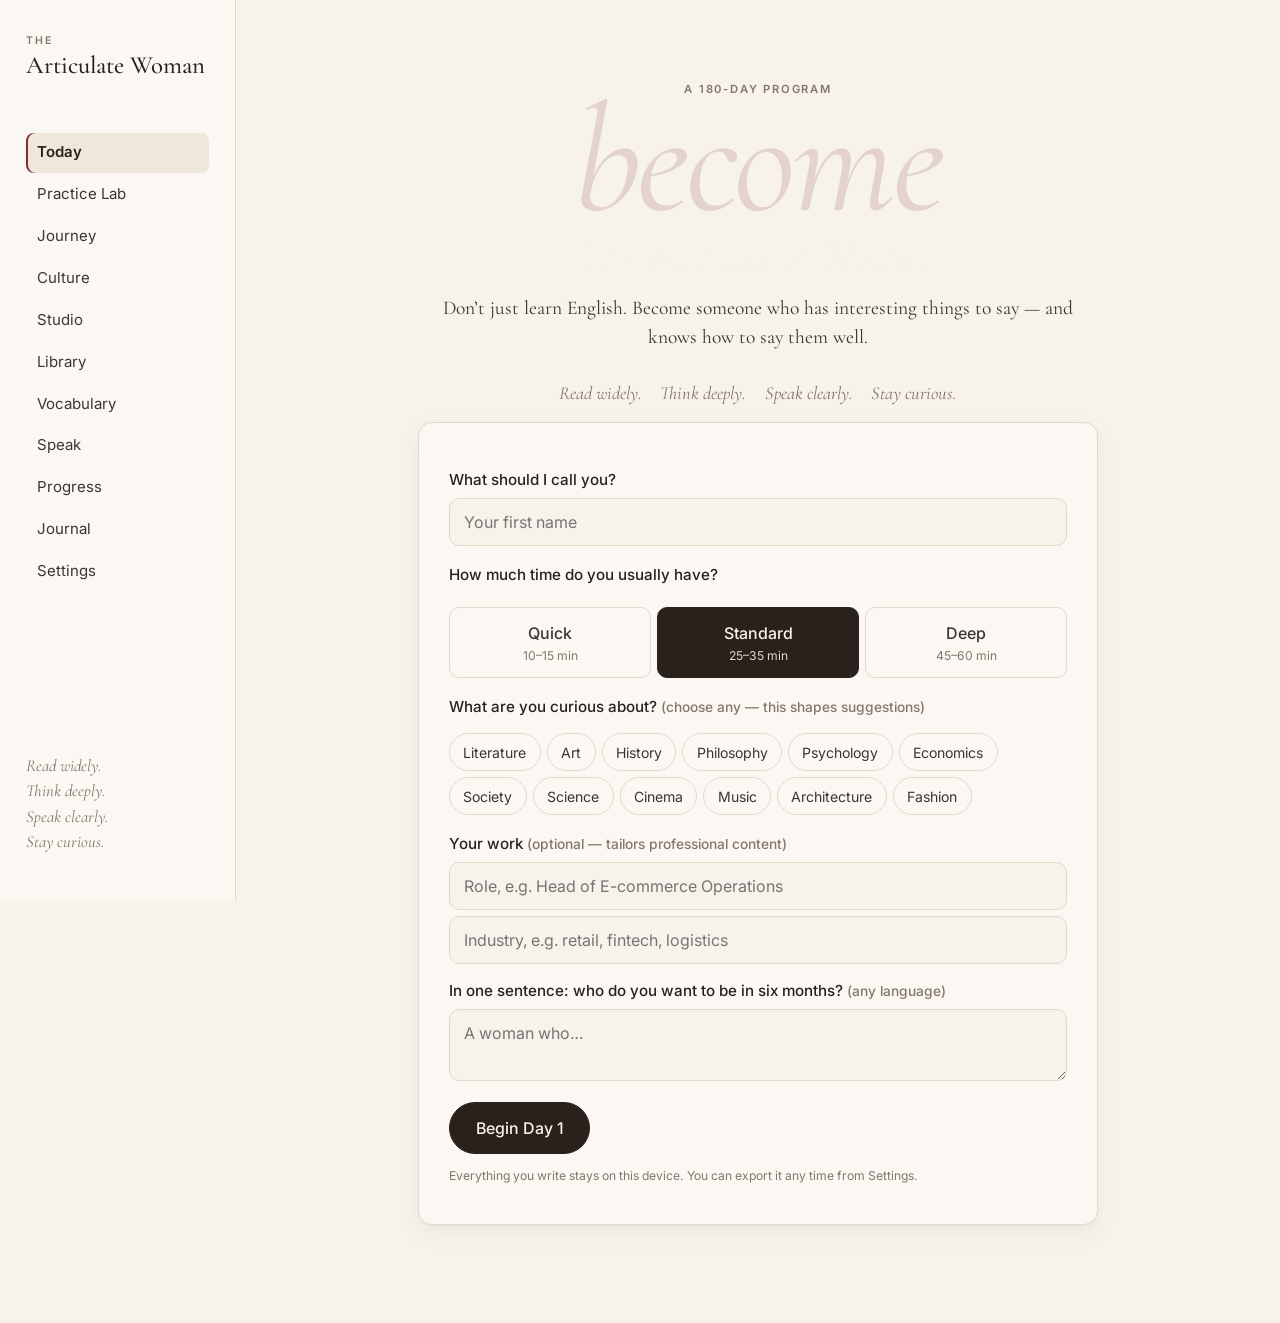
==== commit 2b7b637b: "Redesign navigation around a clear daily path and a guided lesson player Home becomes Today's plan: " ====
--- a/index.html
+++ b/index.html
@@ -79,7 +79,12 @@
 <script src="js/data/lessons-b.js"></script>
 <script src="js/data/lessons-c.js"></script>
 <script src="js/data/lessons-d.js"></script>
+<script src="js/data/lessons-e.js"></script>
+<script src="js/data/lessons-f.js"></script>
+<script src="js/data/lessons-g.js"></script>
+<script src="js/data/lessons-h.js"></script>
 <script src="js/data/passport.js"></script>
+<script src="js/data/passport-b.js"></script>
 <script src="js/data/library.js"></script>
 <script src="js/data/extras.js"></script>
 <script src="js/data/track-brain.js"></script>
@@ -90,10 +95,15 @@
 <script src="js/data/es-b.js"></script>
 <script src="js/data/es-c.js"></script>
 <script src="js/data/es-d.js"></script>
+<script src="js/data/es-e.js"></script>
+<script src="js/data/es-f.js"></script>
+<script src="js/data/es-g.js"></script>
+<script src="js/data/es-h.js"></script>
 <script src="js/data/es-brain.js"></script>
 <script src="js/data/es-voice-a.js"></script>
 <script src="js/data/es-voice-b.js"></script>
 <script src="js/data/es-cards.js"></script>
+<script src="js/data/es-cards2.js"></script>
 <script src="js/data/lab-sim.js"></script>
 <script src="js/data/lab-drills.js"></script>
 <script src="js/store.js"></script>
@@ -102,6 +112,7 @@
 <script src="js/lessons.js"></script>
 <script src="js/enhance.js"></script>
 <script src="js/lab.js"></script>
+<script src="js/player.js"></script>
 <script src="js/views.js"></script>
 <script src="js/app.js"></script>
 </body>
--- a/css/styles.css
+++ b/css/styles.css
@@ -237,8 +237,6 @@
 .structure { font-size: .9rem; color: var(--text); padding-left: 1.3em; }
 .structure li { margin: .15em 0; }
 .milestone-box { text-align: center; border: 1px solid var(--rose); border-radius: var(--radius); padding: 22px; margin: 24px 0; }
-.finish .card { padding: 40px 24px; }
-.finish h1 { font-size: 3rem; }
 .ref .serif.big { font-size: 1.45rem; }
 
 /* Speaking */
@@ -398,37 +396,6 @@
 /* backup banner */
 .banner { display: flex; flex-direction: column; gap: 6px; border: 1px solid var(--rose); background: var(--accent-soft); border-radius: var(--radius); padding: 14px 16px; margin: 18px 0 0; }
 .banner .small { margin: .2em 0 0; }
-
-/* session */
-.session-hero { display: flex; align-items: center; gap: 16px; margin: 22px 0 0; padding: 16px 18px; border-radius: var(--radius); background: var(--ink); color: var(--bg); text-decoration: none; box-shadow: var(--shadow); }
-.session-hero .kicker { color: var(--beige); }
-.session-hero b { display: block; font: 500 1.35rem/1.2 var(--serif); color: var(--bg); margin: .1em 0; }
-.session-hero .muted { color: var(--beige); }
-.session-hero .sh-text { flex: 1; min-width: 0; }
-.session-hero .sh-go { font-size: 1.4rem; color: var(--rose); }
-.session-hero.complete { background: var(--sage-soft); color: var(--ink); }
-.session-hero.complete b { color: var(--ink); } .session-hero.complete .kicker, .session-hero.complete .muted { color: var(--muted); }
-.ring { flex: none; }
-.ring-bg { fill: none; stroke: color-mix(in srgb, currentColor 20%, transparent); stroke-width: 5; }
-.ring-fg { fill: none; stroke: var(--rose); stroke-width: 5; stroke-linecap: round; transform: rotate(-90deg); transform-origin: center; stroke-dashoffset: var(--off); animation: ringIn 1.2s cubic-bezier(.2,.7,.2,1) both; }
-.session-hero.complete .ring-fg, .session-head .ring-fg { stroke: var(--sage); }
-@keyframes ringIn { from { stroke-dashoffset: var(--full); } }
-.ring-t { fill: currentColor; font: 500 14px var(--sans); }
-.session-head { display: flex; gap: 18px; align-items: center; }
-.session-head .ring { color: var(--ink); }
-.session-head .ring-t { font-size: 18px; }
-.steps { list-style: none; padding: 0; margin: 10px 0 22px; }
-.step a { display: flex; gap: 14px; align-items: center; padding: 16px; margin: 10px 0; border: 1px solid var(--line); border-radius: var(--radius); background: var(--paper); text-decoration: none; color: var(--text); transition: transform .12s, box-shadow .2s; }
-.step a:active { transform: scale(.98); }
-.step-n { flex: none; width: 36px; height: 36px; border-radius: 50%; display: grid; place-items: center; border: 1.5px solid var(--beige); font: 500 1.1rem var(--serif); color: var(--muted); }
-.step-body { flex: 1; min-width: 0; display: flex; flex-direction: column; }
-.step-body b { font: 500 1.2rem/1.25 var(--serif); color: var(--ink); }
-.step-go { font-size: .82rem; color: var(--accent); white-space: nowrap; }
-.step.next a { border-color: var(--ink); box-shadow: var(--shadow); }
-.step.next .step-n { background: var(--ink); color: var(--bg); border-color: var(--ink); }
-.step.done a { background: var(--sage-soft); border-color: transparent; }
-.step.done .step-n { background: var(--sage); color: #fff; border-color: var(--sage); }
-.continue { border-left: 3px solid var(--accent); }
 
 /* daily word & idea */
 .daily-grid { display: grid; gap: 12px; grid-template-columns: 1fr; }
@@ -587,3 +554,128 @@
 .end-stats b { font: 500 1.7rem/1.1 var(--serif); color: var(--ink); letter-spacing: 0; text-transform: none; }
 .lv-bar { margin: 12px 0; }
 @media (prefers-reduced-motion: reduce) { .chat .lg.new, .q.new, .week i, .xp-pop { animation: none; } }
+
+/* ── Today: one clear plan ── */
+.hello { margin: 4px 0 14px; }
+.hello .kicker { margin: 0; }
+.hello-row { display: flex; justify-content: space-between; align-items: baseline; gap: 10px; margin-top: 2px; }
+.hello-day { font: 500 1.5rem/1.2 var(--serif); color: var(--ink); }
+.hello-streak { font-size: .85rem; color: var(--text); background: var(--cream); padding: .25em .7em; border-radius: 999px; }
+.hero-lesson { position: relative; background: var(--ink); color: var(--bg); border-radius: 22px; padding: 22px 22px 20px; margin: 10px 0 28px; box-shadow: var(--shadow); overflow: hidden; }
+.hero-lesson .kicker { color: var(--rose); margin: 0; }
+.hero-title { color: var(--bg); font: 500 clamp(2rem, 7.5vw, 2.6rem)/1.06 var(--serif); margin: .3em 0 .35em; letter-spacing: -.01em; }
+.hero-why { color: var(--bg); opacity: .82; font: 400 1.05rem/1.45 var(--serif); margin: 0; }
+.hero-bar { display: flex; gap: 4px; margin: 18px 0 8px; }
+.hero-bar i { flex: 1; height: 5px; border-radius: 5px; background: var(--bg); opacity: .22; }
+.hero-bar i.done { background: var(--rose); opacity: 1; }
+.hero-meta { font-size: .84rem; color: var(--bg); opacity: .75; margin: 0; }
+.hero-cta { display: flex; align-items: center; justify-content: center; min-height: 54px; margin-top: 16px; border-radius: 999px; background: var(--bg); color: var(--ink); font: 600 1rem/1 var(--sans); text-decoration: none; transition: transform .12s ease; }
+.hero-cta:active { transform: scale(.97); }
+.hero-sub { display: block; text-align: center; margin-top: 12px; color: var(--bg); opacity: .8; font-size: .86rem; }
+.path-list { list-style: none; padding: 0; margin: 4px 0 0; }
+.path-list li { margin-bottom: 10px; }
+.path-list a { display: flex; align-items: center; gap: 14px; padding: 14px 16px; border-radius: 16px; border: 1px solid var(--line); background: var(--paper); color: var(--text); text-decoration: none; transition: transform .12s ease, border-color .15s; }
+.path-list a:active { transform: scale(.98); }
+.path-list li.next a { border-color: var(--accent); box-shadow: inset 0 0 0 1px var(--accent); }
+.path-list li.done a { background: transparent; }
+.pn { flex: none; width: 34px; height: 34px; border-radius: 50%; display: grid; place-items: center; background: var(--cream); color: var(--muted); font: 600 .9rem/1 var(--sans); }
+.path-list li.next .pn { background: var(--accent); color: var(--paper); }
+.path-list li.done .pn { background: var(--sage); color: var(--paper); }
+.pb { flex: 1; min-width: 0; display: flex; flex-direction: column; }
+.pb .kicker { font-size: .6rem; margin: 0 0 2px; }
+.path-list li.next .pb .kicker { color: var(--accent); }
+.pb b { font: 500 1.18rem/1.2 var(--serif); color: var(--ink); }
+.path-list li.done .pb b { color: var(--muted); }
+.ps { font-size: .8rem; color: var(--muted); margin-top: 2px; }
+.pgo { flex: none; font: 600 .78rem/1 var(--sans); color: var(--accent); }
+.path-list li.done .pgo { color: var(--sage); }
+.path-done { text-align: center; font: italic 1.1rem/1.4 var(--serif); color: var(--sage); margin: 6px 0 0; }
+.section-title .st-link { float: right; font: 500 .74rem/1.3 var(--sans); letter-spacing: 0; text-transform: none; text-decoration: none; }
+.week-line { position: relative; display: flex; justify-content: space-between; margin: 16px 0 6px; }
+.week-line::before { content: ""; position: absolute; left: 17px; right: 17px; top: 16px; height: 2px; background: var(--line); }
+.wk { position: relative; z-index: 1; display: flex; flex-direction: column; align-items: center; gap: 6px; text-decoration: none; min-width: 34px; }
+.wk .dot { width: 34px; height: 34px; border-radius: 50%; display: grid; place-items: center; border: 2px solid var(--beige); background: var(--bg); color: var(--muted); font: 600 .78rem/1 var(--sans); transition: transform .15s; }
+.wk-l { font-size: .62rem; letter-spacing: .04em; color: var(--muted); white-space: nowrap; }
+.wk.done .dot { background: var(--sage); border-color: var(--sage); color: var(--paper); }
+.wk.rev .dot { border-style: dashed; }
+.wk.mile .dot { border-color: var(--accent); color: var(--accent); }
+.wk.today .dot { background: var(--ink); border-color: var(--ink); color: var(--bg); transform: scale(1.15); box-shadow: 0 0 0 4px var(--accent-soft); }
+.wk.today .wk-l { color: var(--ink); font-weight: 600; }
+.wk-cap { text-align: center; margin: 8px 0 0; }
+.explore .daily { margin: 0 0 12px; }
+.explore-grid .tool { min-height: 84px; }
+
+/* ── Lesson player ── */
+body.in-player .tabbar { display: none; }
+body.in-player main { padding-bottom: calc(24px + var(--safe-b)); }
+.player .p-bar { position: sticky; top: 0; z-index: 25; display: flex; align-items: center; gap: 10px; margin: calc(-1 * max(18px, env(safe-area-inset-top))) -18px 6px; padding: calc(env(safe-area-inset-top) + 8px) 18px 10px; background: color-mix(in srgb, var(--bg) 92%, transparent); backdrop-filter: blur(10px); -webkit-backdrop-filter: blur(10px); }
+@media (min-width: 960px) { .player .p-bar { margin: -48px -40px 10px; padding: 18px 40px 12px; } }
+.p-close { flex: none; width: 38px; height: 38px; display: grid; place-items: center; border-radius: 50%; color: var(--muted); text-decoration: none; font-size: 1.1rem; }
+.p-close:hover { background: var(--cream); color: var(--ink); }
+.p-crumb { font: 600 .66rem/1.3 var(--sans); letter-spacing: .14em; text-transform: uppercase; color: var(--muted); }
+.p-progress { flex: 1; display: flex; gap: 4px; padding: 10px 0; text-decoration: none; }
+.p-progress i { flex: 1; height: 6px; border-radius: 6px; background: var(--line); transition: background .3s; }
+.p-progress i.done { background: var(--sage); }
+.p-progress i.cur { background: var(--accent); }
+.p-icon { flex: none; height: 36px; min-width: 36px; padding: 0 9px; border-radius: 18px; border: 1px solid var(--beige); background: var(--paper); color: var(--ink); font: 600 .74rem/1 var(--sans); cursor: pointer; }
+.p-icon.on { background: var(--sage-soft); border-color: var(--sage); }
+.p-where { margin: 0 0 14px; font-size: .78rem; }
+.p-where a { color: var(--muted); text-decoration: none; }
+.player .sec { min-height: 52vh; }
+.player .sec > .sec-label:first-child { font-size: .78rem; margin-bottom: 1em; }
+.p-foot { position: sticky; bottom: 0; z-index: 25; display: flex; gap: 10px; margin: 22px -18px 0; padding: 18px 18px calc(14px + var(--safe-b)); background: linear-gradient(to top, var(--bg) 78%, color-mix(in srgb, var(--bg) 0%, transparent)); }
+main.enter > .player > .p-bar, main.enter > .player > .p-foot { animation: none; }
+@media (min-width: 960px) { .p-foot { margin: 22px -40px 0; padding: 16px 40px 20px; } }
+.p-foot .btn { min-height: 54px; font-size: 1rem; }
+.p-foot .p-next { flex: 1; max-width: none; margin-left: 0; }
+.p-foot .p-back { flex: none; width: 54px; padding: 0; font-size: 1.15rem; background: var(--paper); }
+.p-foot .btn.ghost:not(.p-back) { flex: none; }
+.p-cover h1 { font-size: clamp(2.3rem, 9vw, 3.3rem); margin: .1em 0 .3em; }
+.p-cover .lede { margin-bottom: 1.4em; }
+.lesson-path { position: relative; list-style: none; padding: 0; margin: 6px 0 22px; }
+.lesson-path::before { content: ""; position: absolute; left: 16px; top: 22px; bottom: 22px; width: 2px; background: var(--line); }
+.lesson-path a { position: relative; display: flex; align-items: center; gap: 14px; padding: 9px 0; text-decoration: none; color: var(--text); }
+.lp-n { flex: none; width: 34px; height: 34px; border-radius: 50%; display: grid; place-items: center; border: 2px solid var(--beige); background: var(--bg); color: var(--muted); font: 600 .8rem/1 var(--sans); }
+.lesson-path li.done .lp-n { background: var(--sage); border-color: var(--sage); color: var(--paper); }
+.lesson-path li.next .lp-n { background: var(--ink); border-color: var(--ink); color: var(--bg); box-shadow: 0 0 0 4px var(--accent-soft); }
+.lp-t { flex: 1; min-width: 0; display: flex; flex-direction: column; }
+.lp-t b { font: 500 1.12rem/1.2 var(--serif); color: var(--ink); }
+.lp-t span { font-size: .8rem; color: var(--muted); }
+.lesson-path li.done .lp-t b { color: var(--muted); }
+.lp-m { flex: none; font-size: .74rem; color: var(--muted); }
+.cover-opts { border-top: 1px solid var(--line); padding-top: 14px; }
+.cover-opts .lbl { margin-bottom: 0; }
+.cover-opts .mode-row { margin-top: 6px; }
+.es-switch { display: flex; align-items: center; gap: 12px; width: 100%; margin: 16px 0 6px; padding: 12px 14px; border: 1px solid var(--line); border-radius: 14px; background: var(--paper); text-align: left; cursor: pointer; color: var(--text); }
+.es-sw-t { flex: 1; display: flex; flex-direction: column; }
+.es-sw-t b { font: 600 .92rem/1.3 var(--sans); color: var(--ink); }
+.es-sw-t span { font-size: .8rem; color: var(--muted); }
+.sw { flex: none; width: 46px; height: 28px; border-radius: 14px; background: var(--beige); position: relative; transition: background .2s; }
+.sw i { position: absolute; top: 3px; left: 3px; width: 22px; height: 22px; border-radius: 50%; background: var(--paper); box-shadow: 0 1px 3px rgba(0, 0, 0, .2); transition: transform .2s; }
+.es-switch.on .sw { background: var(--sage); }
+.es-switch.on .sw i { transform: translateX(18px); }
+.cover-tip { margin-top: 14px; }
+.vcar-head { display: flex; justify-content: space-between; align-items: center; margin: 4px 0 2px; }
+.vcar-count { font: 600 .7rem/1 var(--sans); letter-spacing: .12em; text-transform: uppercase; color: var(--muted); }
+.vcar-count b { color: var(--ink); }
+.vcar-dots { display: flex; gap: 6px; }
+.vdot { width: 9px; height: 9px; padding: 0; border-radius: 50%; border: 0; background: var(--beige); cursor: pointer; }
+.vdot.on { background: var(--accent); width: 22px; border-radius: 5px; }
+.vslide { display: none; }
+.vslide.on { display: block; }
+.vslide.from-right { animation: slideIn .32s cubic-bezier(.2, .7, .2, 1) both; }
+.vslide.from-left { --dir: -1; animation: slideIn .32s cubic-bezier(.2, .7, .2, 1) both; }
+.vslide .vocab { border-top: 0; padding-top: 12px; }
+.fin { text-align: center; padding: 8px 0 0; }
+.fin h1 { font-size: clamp(2rem, 8vw, 2.8rem); margin: .15em 0 .3em; }
+.fin-badge { width: 76px; height: 76px; margin: 6px auto 12px; border-radius: 50%; display: grid; place-items: center; background: var(--sage); color: var(--paper); font-size: 2.1rem; animation: pop .5s cubic-bezier(.2, .9, .3, 1.3) both; }
+@keyframes pop { from { transform: scale(.4); opacity: 0; } to { transform: none; opacity: 1; } }
+.fin-streak { font-size: .95rem; color: var(--text); }
+.earned { list-style: none; padding: 0; margin: 18px 0; text-align: left; }
+.earned li { display: flex; gap: 12px; align-items: flex-start; padding: 12px 14px; margin: 8px 0; border-radius: 14px; background: var(--cream); }
+.e-ic { flex: none; width: 30px; height: 30px; border-radius: 50%; display: grid; place-items: center; background: var(--paper); color: var(--accent); font: 600 .78rem/1 var(--serif); }
+.earned .chips { display: block; margin-top: 6px; }
+.next-card { display: block; text-align: left; margin: 18px 0; padding: 16px 18px; border-radius: 16px; border: 1px solid var(--accent); box-shadow: inset 0 0 0 1px var(--accent); background: var(--paper); text-decoration: none; color: var(--text); }
+.next-card .kicker { color: var(--accent); margin: 0; }
+.next-card b { display: block; font: 500 1.3rem/1.2 var(--serif); color: var(--ink); margin: .15em 0; }
+@media (prefers-reduced-motion: reduce) { .vslide.from-right, .vslide.from-left, .fin-badge { animation: none; } }
